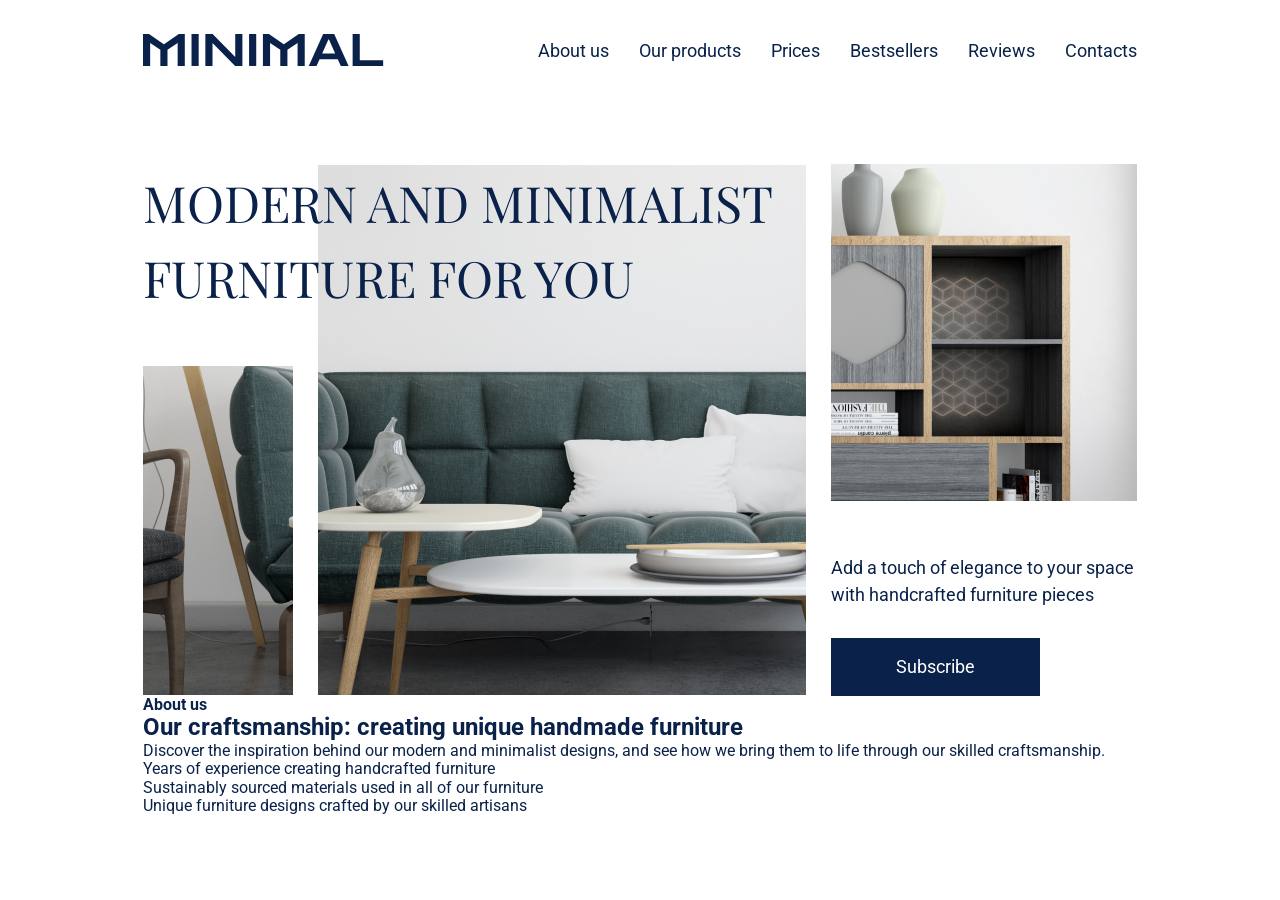
==== index.html @ 41d6cbb4 "2 section finish" ====
<!DOCTYPE html>
<html lang="en">
<head>
    <meta charset="UTF-8">
    <meta name="viewport" content="width=device-width, initial-scale=1.0">
    <link rel="preconnect" href="https://fonts.googleapis.com">
    <link rel="preconnect" href="https://fonts.gstatic.com" crossorigin>
    <link href="https://fonts.googleapis.com/css2?family=Playfair+Display&family=Roboto:wght@400;700&display=swap" rel="stylesheet">
    <link rel="stylesheet" href="./src/css/modern-normalize.css">
    <link rel="stylesheet" href="./src/css/style.css">
    <script defer src="./src/js/main.js"></script>
    <title>Document</title>
</head>
<body>
    <header class="header open">
        <div class="header__inner container">
            <nav class="navbar">
                <a class="logo" href="#">
                    <svg class="logo__svg" version="1.1" xmlns="http://www.w3.org/2000/svg" width="241" height="32" viewBox="0 0 241 32">
                        <title>logo</title>
                        <path d="M0 31.965v-31.965h5.991l14.798 10.372h0.224l14.798-10.372h5.99v31.965h-7.153v-23.024l-10.148 6.795v16.228h-7.153v-16.228l-10.193-6.795v23.024h-7.153z"></path>
                        <path d="M48.515 31.965v-31.965h7.153v31.965h-7.153z"></path>
                        <path d="M62.365 31.965v-31.965h7.242l22.621 22.979v-22.979h7.153v31.965h-7.242l-22.621-23.024v23.024h-7.153z"></path>
                        <path d="M106.077 31.965v-31.965h7.153v31.965h-7.153z"></path>
                        <path d="M119.927 31.965v-31.965h5.991l14.798 10.372h0.223l14.798-10.372h5.991v31.965h-7.153v-23.024l-10.148 6.795v16.228h-7.153v-16.228l-10.193-6.795v23.024h-7.153z"></path>
                        <path d="M165.759 31.965l14.395-31.965h11.042l14.396 31.965h-7.78l-3.040-6.751h-18.195l-3.040 6.751h-7.779zM179.171 19.402h13.010l-6.214-13.814h-0.581l-6.214 13.814z"></path>
                        <path d="M209.623 31.965v-31.965h7.153v26.153h23.381v5.812h-30.534z"></path>
                    </svg>
                </a>
                <button class="header__burger-btn" id="burger">
                    <span class="header__burger-span"></span>
                    <span class="header__burger-span"></span>
                    <span class="header__burger-span"></span>
                    <span class="header__burger-span"></span>
                </button>
                <ul class="menu">
                    <li class="menu__item">
                        <a class="menu__link" href="#">About us</a>
                    </li>
                    <li class="menu__item">
                        <a class="menu__link" href="#">Our products</a>
                    </li>
                    <li class="menu__item">
                        <a class="menu__link" href="#">Prices</a>
                    </li>
                    <li class="menu__item">
                        <a class="menu__link" href="#">Bestsellers</a>
                    </li>
                    <li class="menu__item">
                        <a class="menu__link" href="#">Reviews</a>
                    </li>
                    <li class="menu__item">
                        <a class="menu__link" href="#">Contacts</a>
                    </li>
                </ul>
            </nav>
        </div>
    </header>
    <main class="main">
        <section class="hero">
            <div class="hero__content container">
                <div class="hero__decoration">
                    <h1 class="hero__title">Modern and minimalist furniture for you</h1>
                </div>
                <div class="hero__information">
                     <p class="hero__text">Add a touch of elegance to your space with handcrafted furniture pieces</p>
                     <button class="hero__btn">Subscribe</button>
                </div>
            </div>
        </section>
        <section class="exposition">
            <div class="exposition__content container">
                <div class="exposition__information">
                    <h4 class="exposition__subtitle">About us</h4>
                    <h2 class="exposition__title">Our сraftsmanship: сreating unique handmade furniture</h2>
                    <p class="exposition__text">Discover the inspiration behind our modern and minimalist designs, and see how we bring them to life through our skilled craftsmanship.</p>
                    <ul class="facts-list">
                        <li class="facts-list__item">
                            <!-- <h2 class="facts-list__numbers">5+</h2> -->
                            <p class="facts-list__text">
                                Years of experience creating handcrafted furniture
                            </p>
                        </li>
                        <li class="facts-list__item">
                            <!-- <h2 class="facts-list__numbers">100%</h2> -->
                            <p class="facts-list__text">
                                Sustainably sourced materials used in all of our furniture 
                            </p>
                        </li>
                        <li class="facts-list__item">
                            <!-- <h2 class="facts-list__numbers">500+</h2> -->
                            <p class="facts-list__text">
                                Unique furniture designs crafted by our skilled artisans
                            </p>
                        </li>
                    </ul>
                </div>
            </div>
        </section>
    </main>
</body>
</html>
---- src/css/style.css ----
body {
  font-family: "Roboto", sans-serif;
  font-weight: 400;
  font-style: normal;
  color: #0A224A;
}

a {
  text-decoration: none;
  color: inherit;
}

ul {
  list-style: none;
}

button {
  color: #fff;
  border: none;
}

h1, h2, h3, h4, h5, h6, p, li, ul, button {
  margin: 0;
  padding: 0;
}

.container {
  width: 1340px;
  padding: 0 15px;
  margin: 0 auto;
}

.header__inner {
  margin-bottom: 64px;
}
.header__inner .navbar {
  display: flex;
  align-items: center;
  justify-content: space-between;
  gap: 0;
  flex-direction: row;
  padding: 34px 0;
}
.header__inner .logo {
  z-index: 5;
  display: flex;
  align-items: center;
  justify-content: center;
  gap: 0;
  flex-direction: row;
}
.header__inner .logo__svg {
  fill: #0A224A;
}
.header__inner .menu {
  display: flex;
  align-items: center;
  justify-content: center;
  gap: 30px;
  flex-direction: row;
}
.header__inner .menu__item {
  transition: transform 250ms;
}
.header__inner .menu__item:hover {
  transform: scale(1.2);
}
.header__inner .menu__link {
  font-family: Roboto;
  font-size: 18px;
  font-style: normal;
  font-weight: 400;
  line-height: 27px;
  width: 100%;
  height: 100%;
}
.header__burger-btn {
  width: 40px;
  height: 40px;
  position: relative;
  display: none;
  z-index: 5;
}
.header__burger-span {
  position: absolute;
  width: 30px;
  height: 3px;
  background-color: #0A224A;
  right: 5px;
  transition: transform 200ms, opacity 180ms;
}
.header__burger-span:nth-child(1) {
  transform: translateY(9px);
}
.header__burger-span:nth-child(2) {
  transform: translateY(3px);
}
.header__burger-span:nth-child(3) {
  transform: translateY(-3px);
}
.header__burger-span:nth-child(4) {
  transform: translateY(-9px);
}

@media (max-width: 1330px) {
  .container {
    width: 1024px;
  }
}
@media (max-width: 1024px) {
  .container {
    width: 768px;
    padding: 0 32px;
  }
  .header__burger-btn {
    display: block;
  }
  .header .menu {
    position: absolute;
    left: 0;
    top: -100%;
    flex-direction: column;
    background-color: #fff;
    width: 100vw;
    height: 100vh;
    transition: top 200ms;
    z-index: 4;
  }
  .header .logo {
    width: 128px;
    height: 17px;
  }
  .header.open {
    width: 100vw;
    height: 100vh;
  }
  .header.open .header__inner {
    position: fixed;
    left: 50%;
    margin-left: -512px;
  }
  .header.open .menu {
    position: fixed;
    top: 0;
  }
  .header.open .header__burger-span:nth-child(2), .header.open .header__burger-span:nth-child(3) {
    opacity: 0;
  }
  .header.open .header__burger-span:nth-child(1) {
    transform: translateY(0) rotate(45deg);
  }
  .header.open .header__burger-span:nth-child(4) {
    transform: translateY(0) rotate(-45deg);
  }
  .header.open .header__inner {
    margin-left: -384px;
  }
}
@media (max-width: 768px) {
  .container {
    width: 568px;
  }
  .header.open .header__inner {
    position: fixed;
    left: 50%;
    margin-left: -284px;
  }
}
@media (max-width: 568px) {
  .container {
    width: 374px;
  }
  .logo {
    width: 100px;
    height: 16px;
  }
  .header.open .header__inner {
    position: fixed;
    left: 50%;
    margin-left: -187px;
  }
}
.hero__content {
  display: flex;
  align-items: center;
  justify-content: center;
  gap: 25px;
  flex-direction: row;
}
.hero__decoration {
  background-image: url(../img/chapter1/group-bg-2.png);
  background-repeat: no-repeat;
  background-position: center;
  background-size: cover;
}
.hero__title {
  font-family: "Playfair Display";
  font-size: 50px;
  font-weight: 400;
  line-height: 75px;
  text-transform: uppercase;
  padding-bottom: 380px;
}
.hero__information {
  display: flex;
  align-items: flex-start;
  justify-content: center;
  gap: 30px;
  flex-direction: column;
  background-image: url(../img/chapter1/image3.png);
  background-repeat: no-repeat;
  background-position: 0 0;
}
.hero__text {
  font-size: 18px;
  font-weight: 400;
  line-height: 27px;
  padding-top: 390px;
  width: 306px;
}
.hero__btn {
  color: #fff;
  font-size: 18px;
  font-style: normal;
  font-weight: 400;
  line-height: 24px;
  padding: 17px 65px;
  background-color: #0A224A;
}

@media (max-width: 1024px) {
  .hero__information {
    background-image: none;
  }
  .hero__text {
    padding: 0;
  }
  .hero__decoration {
    background-image: url(../img/chapter1/group-bg-adaptive.png);
  }
  .hero__title {
    padding-bottom: 378px;
  }
  .hero__content {
    flex-direction: column;
    align-items: flex-start;
  }
}
@media (max-width: 768px) {
  .hero__title {
    font-size: 37px;
    line-height: 42px; /* 150% */
  }
}
@media (max-width: 568px) {
  .hero {
    background-image: url(../img/chapter1/bg-mobile-adaptive.png);
    background-repeat: no-repeat;
    background-size: cover;
    background-position: center;
    padding: 140px 0 313px;
  }
  .hero__information {
    background-image: none;
  }
  .hero__text {
    padding: 0;
  }
  .hero__decoration {
    background-image: none;
  }
  .hero__title {
    font-size: 28px;
    padding: 0;
  }
  .hero__content {
    flex-direction: column;
    align-items: flex-start;
  }
}
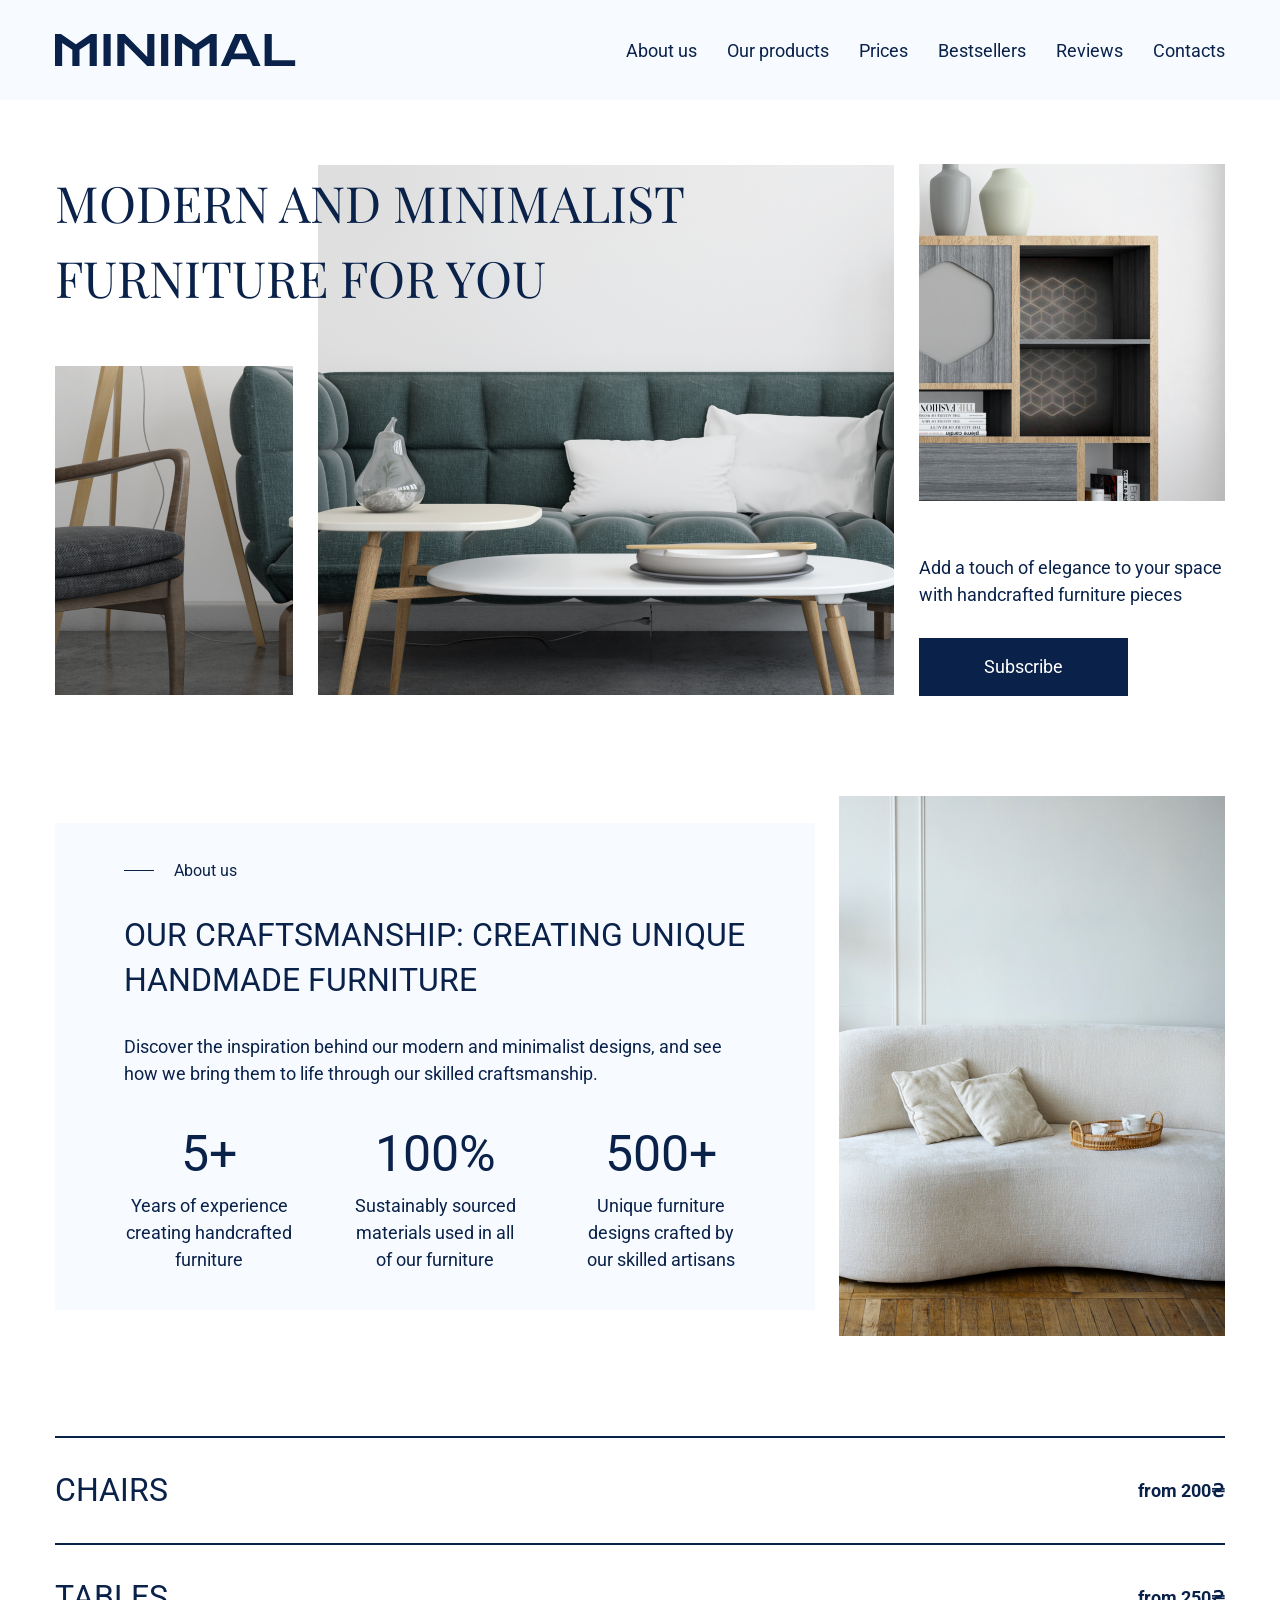
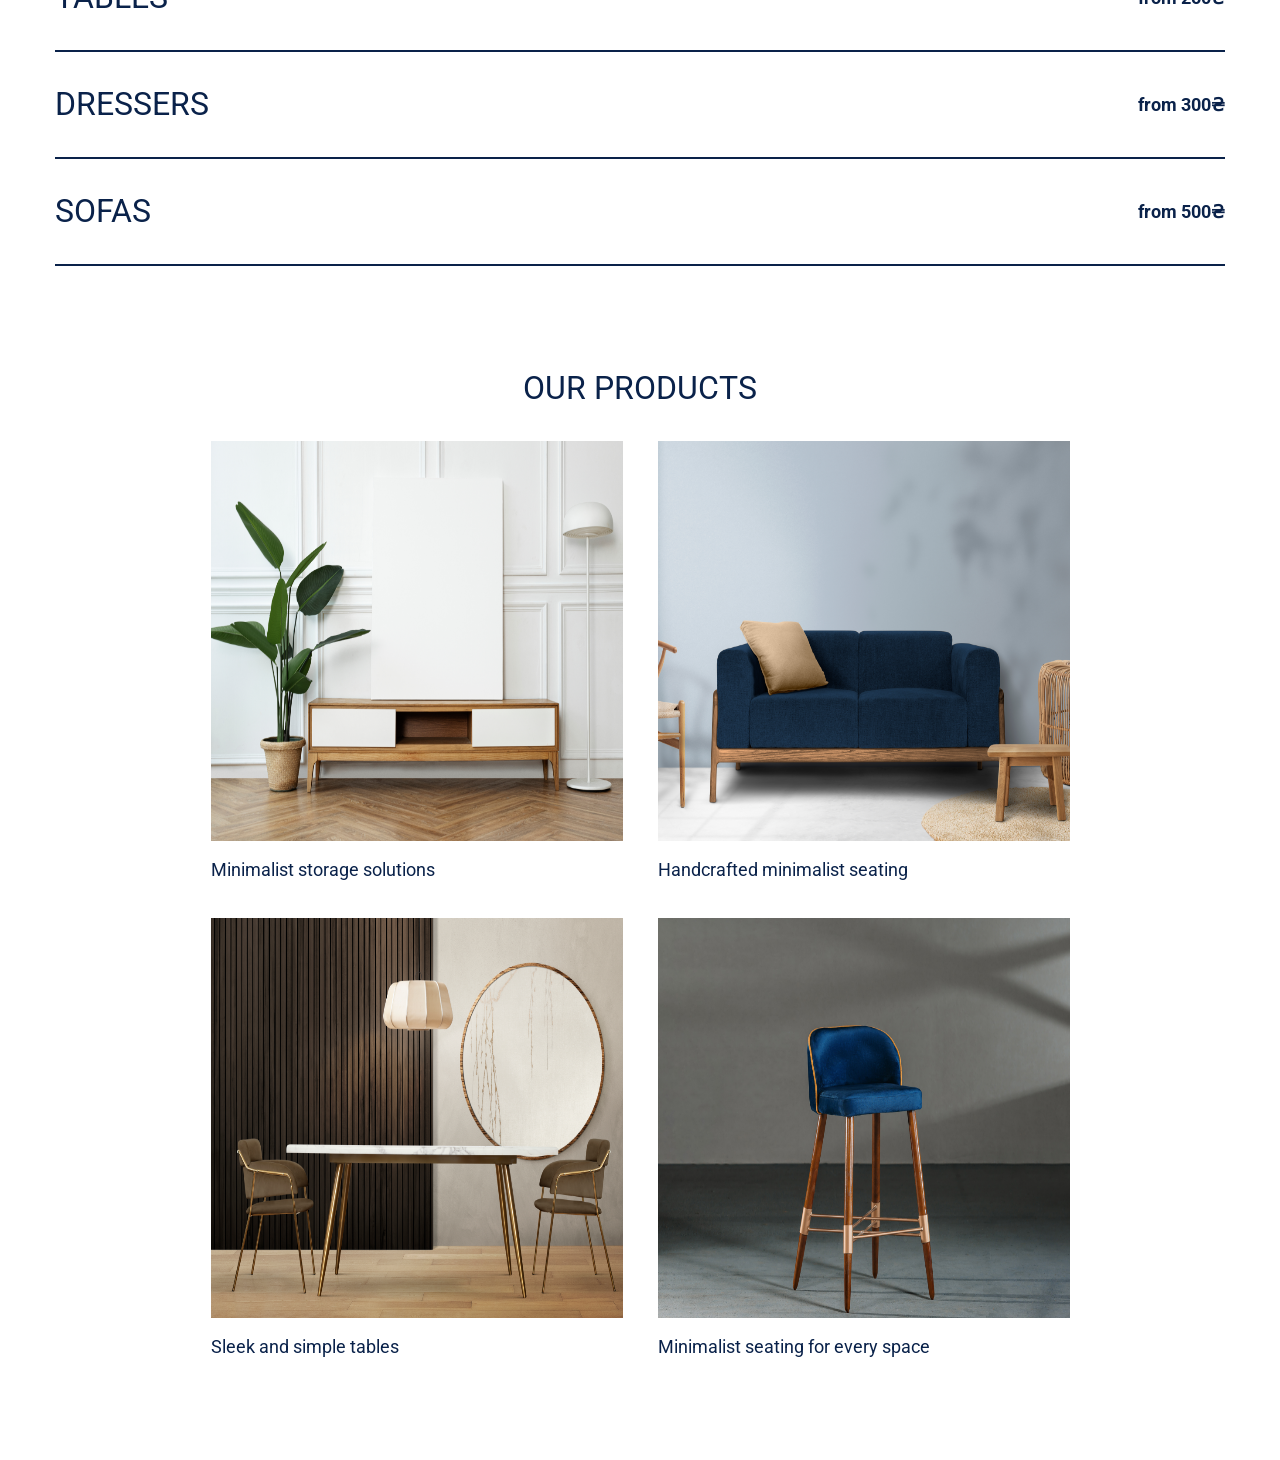
==== commit 0cb0edcc: "останній коміт" ====
--- a/index.html
+++ b/index.html
@@ -71,32 +71,125 @@
         <section class="exposition">
             <div class="exposition__content container">
                 <div class="exposition__information">
-                    <h4 class="exposition__subtitle">About us</h4>
-                    <h2 class="exposition__title">Our сraftsmanship: сreating unique handmade furniture</h2>
-                    <p class="exposition__text">Discover the inspiration behind our modern and minimalist designs, and see how we bring them to life through our skilled craftsmanship.</p>
+                    <div class="exposition__text-wrapper">
+                        <h4 class="exposition__subtitle">About us</h4>
+                        <h2 class="exposition__title">Our сraftsmanship: сreating unique handmade furniture</h2>
+                        <p class="exposition__text">Discover the inspiration behind our modern and minimalist designs, and see how we bring them to life through our skilled craftsmanship.</p>
+                    </div>
                     <ul class="facts-list">
                         <li class="facts-list__item">
-                            <!-- <h2 class="facts-list__numbers">5+</h2> -->
                             <p class="facts-list__text">
                                 Years of experience creating handcrafted furniture
                             </p>
                         </li>
                         <li class="facts-list__item">
-                            <!-- <h2 class="facts-list__numbers">100%</h2> -->
                             <p class="facts-list__text">
                                 Sustainably sourced materials used in all of our furniture 
                             </p>
                         </li>
                         <li class="facts-list__item">
-                            <!-- <h2 class="facts-list__numbers">500+</h2> -->
                             <p class="facts-list__text">
                                 Unique furniture designs crafted by our skilled artisans
                             </p>
                         </li>
                     </ul>
                 </div>
+                <div class="exposition__img-box"></div>
             </div>
         </section>
+        <section class="prise">
+            <div class="prise__content container">
+                <ul class="prise-list">
+                    <li class="prise-list__item">
+                        <h4 class="prise-list__item-name">
+                            Chairs
+                        </h4>
+                        <p class="prise-list__value">
+                            from 200₴
+                        </p>
+                    </li>
+                    <li class="prise-list__item">
+                        <h4 class="prise-list__item-name">
+                            Tables
+                        </h4>
+                        <p class="prise-list__value">
+                            from 250₴
+                        </p>
+                    </li>
+                    <li class="prise-list__item">
+                        <h4 class="prise-list__item-name">
+                            Dressers
+                        </h4>
+                        <p class="prise-list__value">
+                            from 300₴
+                        </p>
+                    </li>
+                    <li class="prise-list__item">
+                        <h4 class="prise-list__item-name">
+                            Sofas
+                        </h4>
+                        <p class="prise-list__value">
+                            from 500₴
+                        </p>
+                    </li>
+                </ul>
+            </div>
+        </section>
+        <section class="products">
+            <div class="products__content container">
+                <h2 class="products__title">OUR PRODUCTS</h2>
+                <div class="products-gallery">
+                    <div class="products-gallery__card">
+                        <img class="products-gallery__img" src="./src/img/products/product-one.png" alt="products image">
+                        <p class="products-gallery__img-name">Minimalist storage solutions</p>
+                    </div>
+                    <div class="products-gallery__card">
+                        <img class="products-gallery__img" src="./src/img/products/product-two.png" alt="products image">
+                        <p class="products-gallery__img-name">Handcrafted minimalist seating</p>
+                    </div>
+                    <div class="products-gallery__card">
+                        <img class="products-gallery__img" src="./src/img/products/product-three.png" alt="products image">
+                        <p class="products-gallery__img-name">Sleek and simple tables</p>
+                    </div>
+                    <div class="products-gallery__card">
+                        <img class="products-gallery__img" src="./src/img/products/product-four.png" alt="products image">
+                        <p class="products-gallery__img-name">Minimalist seating for every space</p>
+                    </div>
+                </div>
+            </div>
+        </section>
+        <!-- <section class="bestsellers">
+            <div class="bestsellers__content container">
+                <h2 class="bestsellers__title">Bestsellers</h2>
+                <div class="bestsellers-catalog">
+                    <div class="bestsellers-catalog__item">
+                        <img class="bestsellers-catalog__img" src="./src/img/bestsellers/bestsellers-img-one.png" alt="bestsellers catalog img">
+                        <p class="bestsellers-catalog__item-name">The modern platform bed</p>
+                        <p class="bestsellers-catalog__item-value">750$</p>
+                    </div>
+                    <div class="bestsellers-catalog__item">
+                        <img class="bestsellers-catalog__img" src="./src/img/bestsellers/bestsellers-img-two.png" alt="bestsellers catalog img">
+                        <p class="bestsellers-catalog__item-name">The Cozy Lounge Chair</p>
+                        <p class="bestsellers-catalog__item-value">230$</p>
+                    </div>
+                    <div class="bestsellers-catalog__item">
+                        <img class="bestsellers-catalog__img" src="./src/img/bestsellers/bestsellers-img-three.png" alt="bestsellers catalog img">
+                        <p class="bestsellers-catalog__item-name">The industrial accent chair</p>
+                        <p class="bestsellers-catalog__item-value">250$</p>
+                    </div>
+                    <div class="bestsellers-catalog__item">
+                        <img class="bestsellers-catalog__img" src="./src/img/bestsellers/bestsellers-img-four.png" alt="bestsellers catalog img">
+                        <p class="bestsellers-catalog__item-name">The sleek stand</p>
+                        <p class="bestsellers-catalog__item-value">300$</p>
+                    </div>
+                    <div class="bestsellers-catalog__item">
+                        <img class="bestsellers-catalog__img" src="./src/img/bestsellers/bestsellers-img-five.png" alt="bestsellers catalog img">
+                        <p class="bestsellers-catalog__item-name">The minimalist sofa</p>
+                        <p class="bestsellers-catalog__item-value">650$</p>
+                    </div>
+                </div>
+            </div>
+        </section> -->
     </main>
 </body>
 </html>
--- a/src/css/style.css
+++ b/src/css/style.css
@@ -25,11 +25,14 @@
 }
 
 .container {
-  width: 1340px;
+  width: 1320px;
   padding: 0 15px;
   margin: 0 auto;
 }
 
+.header {
+  background-color: #F7FAFF;
+}
 .header__inner {
   margin-bottom: 64px;
 }
@@ -102,15 +105,20 @@
   transform: translateY(-9px);
 }
 
-@media (max-width: 1330px) {
+@media (max-width: 1320px) {
+  .container {
+    width: 1200px;
+  }
+}
+@media (max-width: 1200px) {
   .container {
     width: 1024px;
   }
 }
 @media (max-width: 1024px) {
   .container {
-    width: 768px;
-    padding: 0 32px;
+    width: 704px;
+    padding: 0;
   }
   .header__burger-btn {
     display: block;
@@ -137,7 +145,7 @@
   .header.open .header__inner {
     position: fixed;
     left: 50%;
-    margin-left: -512px;
+    margin-left: -352px;
   }
   .header.open .menu {
     position: fixed;
@@ -152,17 +160,12 @@
   .header.open .header__burger-span:nth-child(4) {
     transform: translateY(0) rotate(-45deg);
   }
-  .header.open .header__inner {
-    margin-left: -384px;
-  }
-}
-@media (max-width: 768px) {
+}
+@media (max-width: 704px) {
   .container {
     width: 568px;
   }
   .header.open .header__inner {
-    position: fixed;
-    left: 50%;
     margin-left: -284px;
   }
 }
@@ -175,10 +178,19 @@
     height: 16px;
   }
   .header.open .header__inner {
-    position: fixed;
-    left: 50%;
     margin-left: -187px;
   }
+}
+@media (max-width: 374px) {
+  .container {
+    width: 342px;
+  }
+  .header.open .header__inner {
+    margin-left: -171px;
+  }
+}
+.hero {
+  margin-bottom: 100px;
 }
 .hero__content {
   display: flex;
@@ -240,16 +252,12 @@
   }
   .hero__title {
     padding-bottom: 378px;
+    font-size: 37px;
+    line-height: 42px;
   }
   .hero__content {
     flex-direction: column;
     align-items: flex-start;
-  }
-}
-@media (max-width: 768px) {
-  .hero__title {
-    font-size: 37px;
-    line-height: 42px; /* 150% */
   }
 }
 @media (max-width: 568px) {
@@ -259,9 +267,11 @@
     background-size: cover;
     background-position: center;
     padding: 140px 0 313px;
+    margin-bottom: 64px;
   }
   .hero__information {
     background-image: none;
+    width: 100%;
   }
   .hero__text {
     padding: 0;
@@ -277,4 +287,286 @@
     flex-direction: column;
     align-items: flex-start;
   }
+}
+.exposition {
+  margin-bottom: 100px;
+}
+.exposition__img-box {
+  background-image: url(../img/exposition/bg-img.png);
+  background-repeat: no-repeat;
+  background-position: right;
+  background-size: cover;
+  width: 536px;
+  height: 540px;
+}
+.exposition__text-wrapper {
+  display: flex;
+  align-items: flex-start;
+  justify-content: center;
+  gap: 30px;
+  flex-direction: column;
+  width: 622px;
+}
+.exposition__content {
+  display: flex;
+  align-items: center;
+  justify-content: flex-start;
+  gap: 24px;
+  flex-direction: row;
+}
+.exposition__information {
+  display: flex;
+  align-items: center;
+  justify-content: center;
+  gap: 30px;
+  flex-direction: column;
+  background-color: #F7FAFF;
+  padding: 36px 69px 37px;
+  text-align: left;
+}
+.exposition__subtitle {
+  font-size: 16px;
+  font-style: normal;
+  font-weight: 400;
+  line-height: 24px;
+  display: flex;
+  align-items: center;
+  justify-content: center;
+  gap: 20px;
+  flex-direction: row;
+}
+.exposition__subtitle::before {
+  content: "";
+  width: 30px;
+  height: 1px;
+  background-color: #0A224A;
+}
+.exposition__title {
+  font-size: 32px;
+  font-style: normal;
+  font-weight: 400;
+  line-height: 45px;
+  text-transform: uppercase;
+}
+.exposition__text {
+  font-size: 18px;
+  font-style: normal;
+  font-weight: 400;
+  line-height: 27px;
+}
+.exposition .facts-list {
+  display: flex;
+  align-items: center;
+  justify-content: center;
+  gap: 56px;
+  flex-direction: row;
+  text-align: center;
+}
+.exposition .facts-list__item::before {
+  content: "5+";
+  font-size: 50px;
+  font-style: normal;
+  font-weight: 400;
+  line-height: 75px;
+  text-transform: uppercase;
+}
+.exposition .facts-list__item:nth-child(2)::before {
+  content: "100%";
+}
+.exposition .facts-list__item:nth-child(3)::before {
+  content: "500+";
+}
+.exposition .facts-list__text {
+  font-size: 18px;
+  font-style: normal;
+  font-weight: 400;
+  line-height: 27px;
+  width: 170px;
+}
+
+@media (max-width: 1200px) {
+  .exposition__img-box {
+    height: 486px;
+    width: 282px;
+  }
+  .exposition__text-wrapper {
+    width: 560px;
+  }
+  .exposition__information {
+    padding-left: 64px;
+    padding-right: 64px;
+  }
+  .exposition .facts-list {
+    gap: 25px;
+  }
+}
+@media (max-width: 1024px) {
+  .exposition__content {
+    flex-direction: column;
+  }
+  .exposition__img-box {
+    background-image: url(../img/exposition/bd-img-adaptive.png);
+    width: 704px;
+    height: 540px;
+  }
+  .exposition__text-wrapper {
+    width: 576px;
+  }
+  .exposition .facts-list {
+    gap: 33px;
+  }
+}
+.prise {
+  margin-bottom: 100px;
+}
+.prise .prise-list {
+  border: 0.5px solid #0A224A;
+  border-right: none;
+  border-left: none;
+  overflow: hidden;
+}
+.prise .prise-list__item {
+  display: flex;
+  align-items: center;
+  justify-content: space-between;
+  gap: 0;
+  flex-direction: row;
+  font-style: normal;
+  border: 0.5px solid #0A224A;
+  border-right: none;
+  border-left: none;
+  padding: 30px 0;
+  position: relative;
+  transition: all 200ms;
+}
+.prise .prise-list__item::before {
+  content: " ";
+  position: absolute;
+  width: 50px;
+  height: 1px;
+  background-color: #0A224A;
+  transition: all 200ms;
+  left: -100%;
+}
+.prise .prise-list__item:hover {
+  padding-left: 80px;
+}
+.prise .prise-list__item:hover::before {
+  left: 0%;
+}
+.prise .prise-list__item-name {
+  font-size: 32px;
+  font-weight: 400;
+  line-height: 45px;
+  text-transform: uppercase;
+  display: flex;
+  align-items: center;
+  justify-content: center;
+  gap: 30px;
+  flex-direction: row;
+}
+.prise .prise-list__value {
+  font-size: 18px;
+  font-weight: 700;
+  line-height: 27px;
+}
+
+@media (max-width: 568px) {
+  .prise {
+    margin-bottom: 64px;
+  }
+}
+.products {
+  margin-bottom: 100px;
+}
+.products__content {
+  display: flex;
+  align-items: center;
+  justify-content: center;
+  gap: 30px;
+  flex-direction: column;
+}
+.products__title {
+  font-size: 32px;
+  font-style: normal;
+  font-weight: 400;
+  line-height: 45px;
+  text-transform: uppercase;
+}
+.products .products-gallery {
+  display: flex;
+  align-items: center;
+  justify-content: center;
+  gap: 24px;
+  flex-direction: row;
+}
+.products .products-gallery__card {
+  display: flex;
+  align-items: flex-start;
+  justify-content: center;
+  gap: 15px;
+  flex-direction: column;
+}
+.products .products-gallery__img {
+  width: 312px;
+  height: 300px;
+}
+.products .products-gallery__img-name {
+  font-size: 18px;
+  font-style: normal;
+  font-weight: 400;
+  line-height: 27px;
+}
+
+@media (max-width: 1320px) {
+  .products .products-gallery {
+    flex-wrap: wrap;
+    gap: 35px;
+  }
+  .products .products-gallery__img {
+    width: 412px;
+    height: 400px;
+  }
+}
+@media (max-width: 1024px) {
+  .products .products-gallery {
+    flex-wrap: wrap;
+    gap: 16px;
+  }
+  .products .products-gallery__img {
+    width: 344px;
+    height: 300px;
+  }
+  .products .products-gallery__card:nth-child(3), .products .products-gallery__card:nth-child(4) {
+    display: none;
+  }
+}
+@media (max-width: 704px) {
+  .products .products-gallery__card:nth-child(2), .products .products-gallery__card:nth-child(3), .products .products-gallery__card:nth-child(4) {
+    display: none;
+  }
+}
+.bestsellers__content {
+  display: flex;
+  align-items: center;
+  justify-content: center;
+  gap: 30px;
+  flex-direction: column;
+}
+.bestsellers__content .bestsellers-catalog {
+  display: grid;
+  grid-template-rows: 256px 256px;
+  grid-template-columns: 258px 258px 258px 258px;
+}
+.bestsellers__content .bestsellers-catalog__item {
+  display: flex;
+  align-items: flex-start;
+  justify-content: center;
+  gap: 10px;
+  flex-direction: column;
+}
+.bestsellers__content .bestsellers-catalog__img {
+  width: 100%;
+  height: 100%;
+  margin-bottom: 5px;
 }
